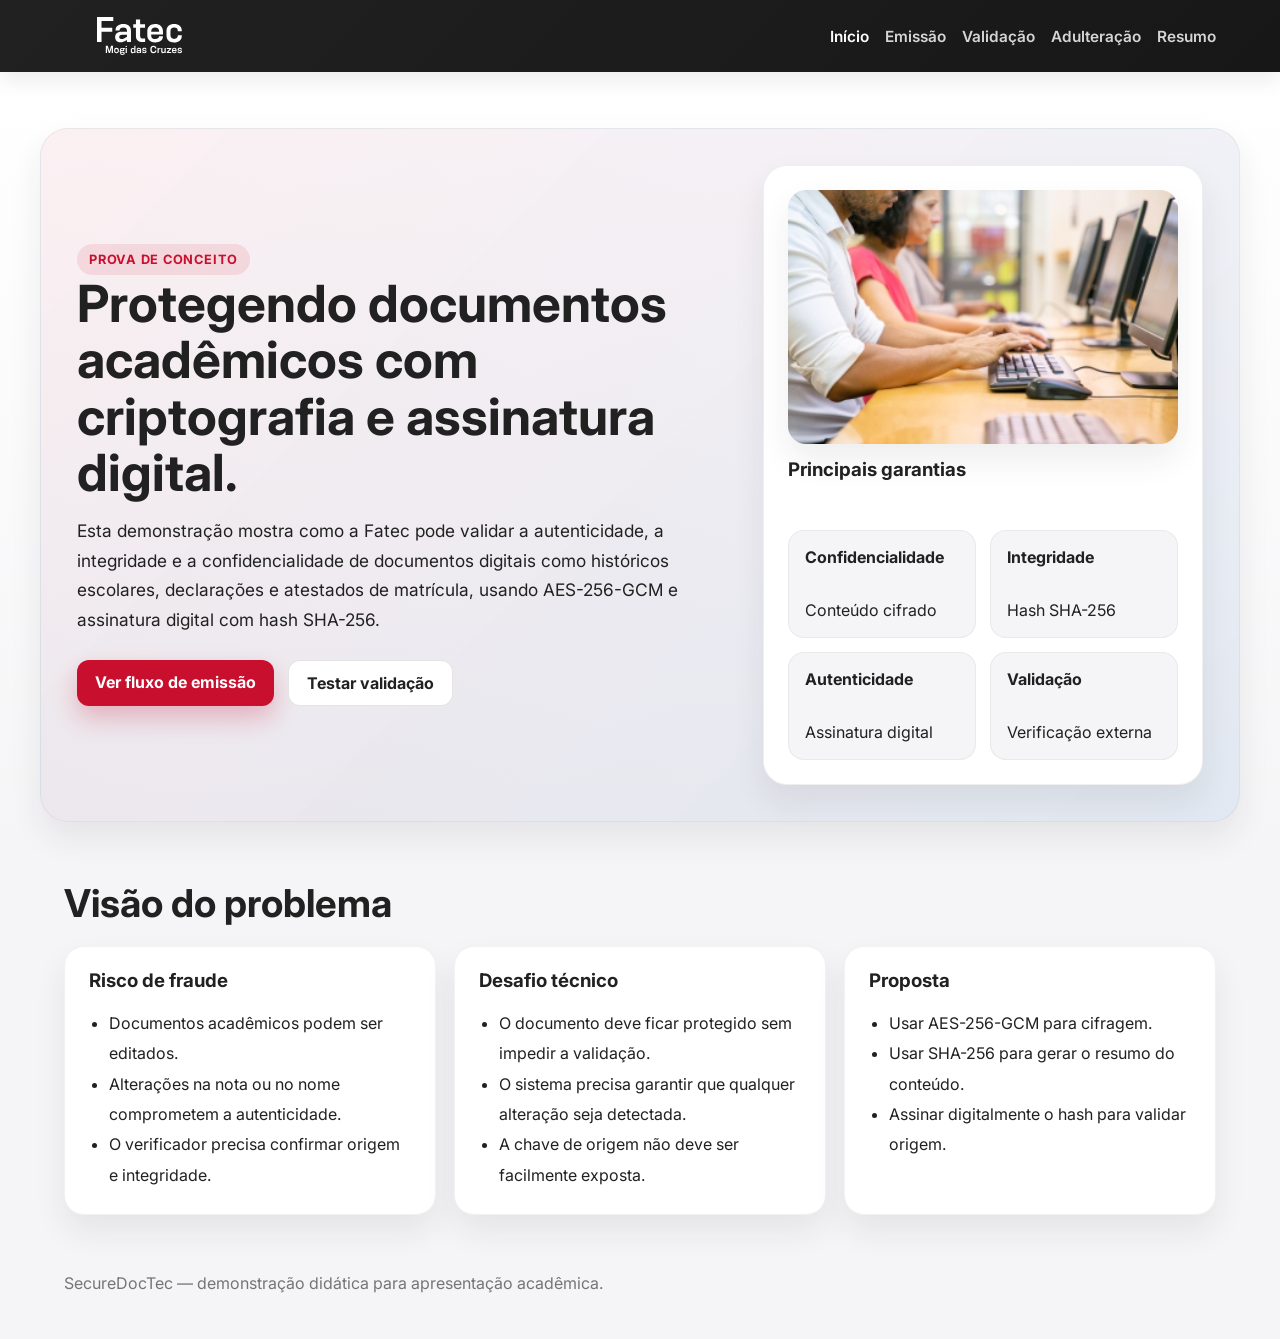
==== securedoctec/proto/index.html @ 0a433aa9 ":gorilla: moved securedoctec from aulasfatec to here just to configure git pages" ====
<!DOCTYPE html>
<html lang="pt-BR">
  <head>
    <meta charset="UTF-8" />
    <meta name="viewport" content="width=device-width, initial-scale=1.0" />
    <title>SecureDocTec | Demonstração</title>
    <link rel="preconnect" href="https://fonts.googleapis.com" />
    <link rel="preconnect" href="https://fonts.gstatic.com" crossorigin />
    <link href="https://fonts.googleapis.com/css2?family=Inter:wght@400;500;600;700;800&family=JetBrains+Mono:wght@400;500;700&display=swap" rel="stylesheet" />
    <link rel="stylesheet" href="styles.css" />
    <script defer src="app.js"></script>
  </head>
  <body>
    <header class="topbar">
      <div class="container">
        <div class="brand">
          <div class="brand-mark">
            <img src="assets/logo_fatec_branco.svg" alt="Logo da FATEC" />
          </div>
        </div>
        <nav class="nav" aria-label="Navegação principal">
          <a class="active" href="index.html">Início</a>
          <a href="emissao.html">Emissão</a>
          <a href="validacao.html">Validação</a>
          <a href="adulteracao.html">Adulteração</a>
          <a href="resumo.html">Resumo</a>
        </nav>
      </div>
    </header>

    <main>
      <section class="hero">
        <div class="container hero-card">
          <div class="hero-grid">
            <div>
              <span class="kicker">Prova de conceito</span>
              <h1>Protegendo documentos acadêmicos com criptografia e assinatura digital.</h1>
              <p class="lead">
                Esta demonstração mostra como a Fatec pode validar a autenticidade, a integridade e a confidencialidade de documentos digitais como históricos escolares, declarações e atestados de matrícula, usando AES-256-GCM e assinatura digital com hash SHA-256.
              </p>
              <div class="hero-actions">
                <a class="button button-primary" href="emissao.html">Ver fluxo de emissão</a>
                <a class="button button-secondary" href="validacao.html">Testar validação</a>
              </div>
            </div>
            <aside class="badge-panel hero-visual">
              <img src="assets/aluns_with_computer.jpg" alt="Alunos com computadores na FATEC" />
              <h3>Principais garantias</h3>
              <div class="badge-grid">
                <div class="badge">
                  <strong>Confidencialidade</strong>
                  Conteúdo cifrado
                </div>
                <div class="badge">
                  <strong>Integridade</strong>
                  Hash SHA-256
                </div>
                <div class="badge">
                  <strong>Autenticidade</strong>
                  Assinatura digital
                </div>
                <div class="badge">
                  <strong>Validação</strong>
                  Verificação externa
                </div>
              </div>
            </aside>
          </div>
        </div>
      </section>

      <section class="section">
        <div class="container">
          <div class="section-header">
            <h2>Visão do problema</h2>
          </div>
          <div class="card-grid">
            <article class="card">
              <h3>Risco de fraude</h3>
              <ul>
                <li>Documentos acadêmicos podem ser editados.</li>
                <li>Alterações na nota ou no nome comprometem a autenticidade.</li>
                <li>O verificador precisa confirmar origem e integridade.</li>
              </ul>
            </article>
            <article class="card">
              <h3>Desafio técnico</h3>
              <ul>
                <li>O documento deve ficar protegido sem impedir a validação.</li>
                <li>O sistema precisa garantir que qualquer alteração seja detectada.</li>
                <li>A chave de origem não deve ser facilmente exposta.</li>
              </ul>
            </article>
            <article class="card">
              <h3>Proposta</h3>
              <ul>
                <li>Usar AES-256-GCM para cifragem.</li>
                <li>Usar SHA-256 para gerar o resumo do conteúdo.</li>
                <li>Assinar digitalmente o hash para validar origem.</li>
              </ul>
            </article>
          </div>
        </div>
      </section>
    </main>

    <footer class="footer">
      <div class="container">
        SecureDocTec — demonstração didática para apresentação acadêmica.
      </div>
    </footer>
  </body>
</html>
---- securedoctec/proto/styles.css ----
:root {
  --fatec-red: #C8102E;
  --fatec-red-dark: #9d0b23;
  --fatec-gray: #212121;
  --fatec-gray-2: #757575;
  --fatec-ice: #F5F5F7;
  --fatec-blue: #0056B3;
  --success: #1f8a4c;
  --danger: #b42318;
  --warning: #d97706;
  --shadow: 0 16px 32px rgba(33, 33, 33, 0.08);
}

* { box-sizing: border-box; }

html { scroll-behavior: smooth; }

body {
  margin: 0;
  font-family: 'Inter', 'Segoe UI', sans-serif;
  background: var(--fatec-ice);
  color: var(--fatec-gray);
}

img { max-width: 100%; display: block; }

a {
  color: var(--fatec-blue);
  text-decoration: none;
}

button, input, textarea, select {
  font: inherit;
}

.container {
  max-width: 1200px;
  margin: 0 auto;
  padding: 0 24px;
}

.topbar {
  background: linear-gradient(135deg, var(--fatec-gray) 0%, #171717 100%);
  color: #fff;
  position: sticky;
  top: 0;
  z-index: 20;
  box-shadow: 0 8px 20px rgba(0, 0, 0, 0.08);
}

.topbar .container {
  display: flex;
  align-items: center;
  justify-content: space-between;
  gap: 18px;
  min-height: 72px;
}

.brand {
  display: flex;
  align-items: center;
  gap: 12px;
  font-weight: 700;
  letter-spacing: 0.04em;
}

.brand-mark {
  width: 150px;
  display: flex;
  align-items: center;
  justify-content: center;
}

.brand-mark img {
  display: block;
  width: 100%;
  height: auto;
  max-height: 38px;
  object-fit: contain;
}

.nav {
  display: flex;
  flex-wrap: wrap;
  gap: 16px;
  align-items: center;
}

.nav a {
  color: rgba(255,255,255,0.82);
  font-size: 0.96rem;
  font-weight: 600;
}

.nav a.active,
.nav a:hover {
  color: #fff;
}

.hero {
  padding: 56px 0 28px;
  background: linear-gradient(180deg, #fff 0%, var(--fatec-ice) 100%);
}

.hero-card {
  background: linear-gradient(135deg, rgba(200,16,46,0.06), rgba(0,86,179,0.08));
  border: 1px solid rgba(33,33,33,0.06);
  border-radius: 28px;
  padding: 36px;
  box-shadow: var(--shadow);
}

.hero-grid {
  display: grid;
  grid-template-columns: 1.3fr 0.7fr;
  gap: 28px;
  align-items: center;
}

.kicker {
  display: inline-flex;
  align-items: center;
  background: rgba(200,16,46,0.1);
  color: var(--fatec-red);
  font-weight: 700;
  border-radius: 999px;
  padding: 8px 12px;
  font-size: 0.8rem;
  letter-spacing: 0.06em;
  text-transform: uppercase;
}

h1, h2, h3 {
  margin: 0 0 16px;
  line-height: 1.1;
}

h1 {
  font-size: clamp(2.2rem, 4vw, 4rem);
}

h2 {
  font-size: clamp(1.8rem, 3vw, 2.6rem);
}

p {
  margin: 0 0 12px;
  line-height: 1.7;
  color: var(--fatec-gray);
}

.lead {
  font-size: 1.08rem;
  max-width: 60ch;
}

.hero-actions {
  display: flex;
  flex-wrap: wrap;
  gap: 14px;
  margin-top: 26px;
}

.button,
button {
  border: none;
  border-radius: 12px;
  padding: 12px 18px;
  font-weight: 700;
  cursor: pointer;
  transition: transform 0.18s ease, box-shadow 0.18s ease;
}

.button:hover,
button:hover {
  transform: translateY(-1px);
}

.button-primary {
  background: var(--fatec-red);
  color: white;
  box-shadow: 0 12px 24px rgba(200,16,46,0.25);
}

.button-secondary {
  background: #fff;
  border: 1px solid rgba(33,33,33,0.12);
  color: var(--fatec-gray);
}

.button-ghost {
  background: rgba(0,86,179,0.08);
  color: var(--fatec-blue);
}

.badge-panel {
  background: white;
  border-radius: 24px;
  border: 1px solid rgba(33,33,33,0.07);
  padding: 24px;
  box-shadow: var(--shadow);
  min-width: 0;
  width: 440px;
  max-width: 100%;
}

.hero-visual {
  display: flex;
  flex-direction: column;
  gap: 16px;
}

.hero-visual img {
  width: 100%;
  border-radius: 18px;
  box-shadow: var(--shadow);
  object-fit: cover;
  min-height: 220px;
}

.badge-grid {
  display: grid;
  grid-template-columns: repeat(2, minmax(0, 1fr));
  gap: 14px;
  margin-top: 18px;
}

.badge {
  background: var(--fatec-ice);
  border: 1px solid rgba(33,33,33,0.06);
  border-radius: 16px;
  padding: 16px;
  min-width: 0;
  display: flex;
  flex-direction: column;
  justify-content: space-between;
  min-height: 108px;
}

.badge strong {
  display: block;
  font-size: 1rem;
  line-height: 1.3;
  margin-bottom: 6px;
  overflow-wrap: anywhere;
}

.badge {
  color: var(--fatec-gray);
  line-height: 1.4;
  overflow-wrap: anywhere;
}

.section {
  padding: 32px 0;
}

.section-header {
  margin-bottom: 22px;
}

.card-grid {
  display: grid;
  grid-template-columns: repeat(3, minmax(0, 1fr));
  gap: 18px;
}

.card {
  background: white;
  border-radius: 20px;
  padding: 24px;
  border: 1px solid rgba(33,33,33,0.06);
  box-shadow: var(--shadow);
}

.card ul {
  padding-left: 20px;
  margin: 0;
  color: var(--fatec-gray);
  line-height: 1.9;
}

.form-card {
  background: white;
  border-radius: 24px;
  padding: 28px;
  border: 1px solid rgba(33,33,33,0.06);
  box-shadow: var(--shadow);
}

.form-grid {
  display: grid;
  grid-template-columns: repeat(2, minmax(0, 1fr));
  gap: 18px;
  margin-top: 18px;
}

.field {
  display: flex;
  flex-direction: column;
  gap: 8px;
}

.field.full {
  grid-column: 1 / -1;
}

label {
  font-size: 0.88rem;
  font-weight: 700;
  color: var(--fatec-gray);
}

input, select, textarea {
  width: 100%;
  border: 1px solid rgba(33,33,33,0.15);
  border-radius: 12px;
  background: #fff;
  color: var(--fatec-gray);
  padding: 12px 14px;
  resize: vertical;
  min-height: 46px;
}

textarea {
  min-height: 180px;
  font-family: 'JetBrains Mono', 'Fira Code', monospace;
}

.output-panel {
  margin-top: 22px;
  padding: 20px;
  border-radius: 18px;
  background: var(--fatec-ice);
  border: 1px solid rgba(33,33,33,0.07);
}

.output-panel h3 {
  margin-bottom: 10px;
}

.status-box {
  padding: 16px 18px;
  border-radius: 14px;
  margin-top: 16px;
  font-weight: 700;
  border: 1px solid transparent;
}

.status-valid {
  background: rgba(31,138,76,0.1);
  color: var(--success);
  border-color: rgba(31,138,76,0.2);
}

.status-invalid {
  background: rgba(180,35,24,0.08);
  color: var(--danger);
  border-color: rgba(180,35,24,0.2);
}

.toast {
  border-radius: 12px;
  font-weight: 700;
  padding: 12px 16px;
}

.toast.success {
  background: rgba(31,138,76,0.1);
  color: var(--success);
  border: 1px solid rgba(31,138,76,0.2);
}

.toast.danger {
  background: rgba(180,35,24,0.08);
  color: var(--danger);
  border: 1px solid rgba(180,35,24,0.2);
}

.toast.warning {
  background: rgba(217,119,6,0.08);
  color: var(--warning);
  border: 1px solid rgba(217,119,6,0.2);
}

.code-block {
  background: #111827;
  color: #e5e7eb;
  border-radius: 14px;
  padding: 16px;
  margin-top: 14px;
  overflow: auto;
  font-family: 'JetBrains Mono', 'Fira Code', monospace;
  font-size: 0.85rem;
  line-height: 1.6;
  white-space: pre-wrap;
}

.metrics {
  display: grid;
  grid-template-columns: repeat(4, minmax(0, 1fr));
  gap: 16px;
  margin-top: 22px;
}

.metric {
  background: white;
  border: 1px solid rgba(33,33,33,0.07);
  border-radius: 18px;
  padding: 18px;
}

.metric strong {
  display: block;
  font-size: 1.5rem;
  margin-bottom: 10px;
}

.metric span {
  color: var(--fatec-gray-2);
}

.footer {
  padding: 26px 0 46px;
  color: var(--fatec-gray-2);
}

@media (max-width: 900px) {
  .hero-grid,
  .card-grid,
  .metrics,
  .form-grid {
    grid-template-columns: 1fr;
  }

  .topbar .container {
    flex-direction: column;
    justify-content: center;
    padding-top: 12px;
    padding-bottom: 12px;
  }

  .nav {
    justify-content: center;
  }
}
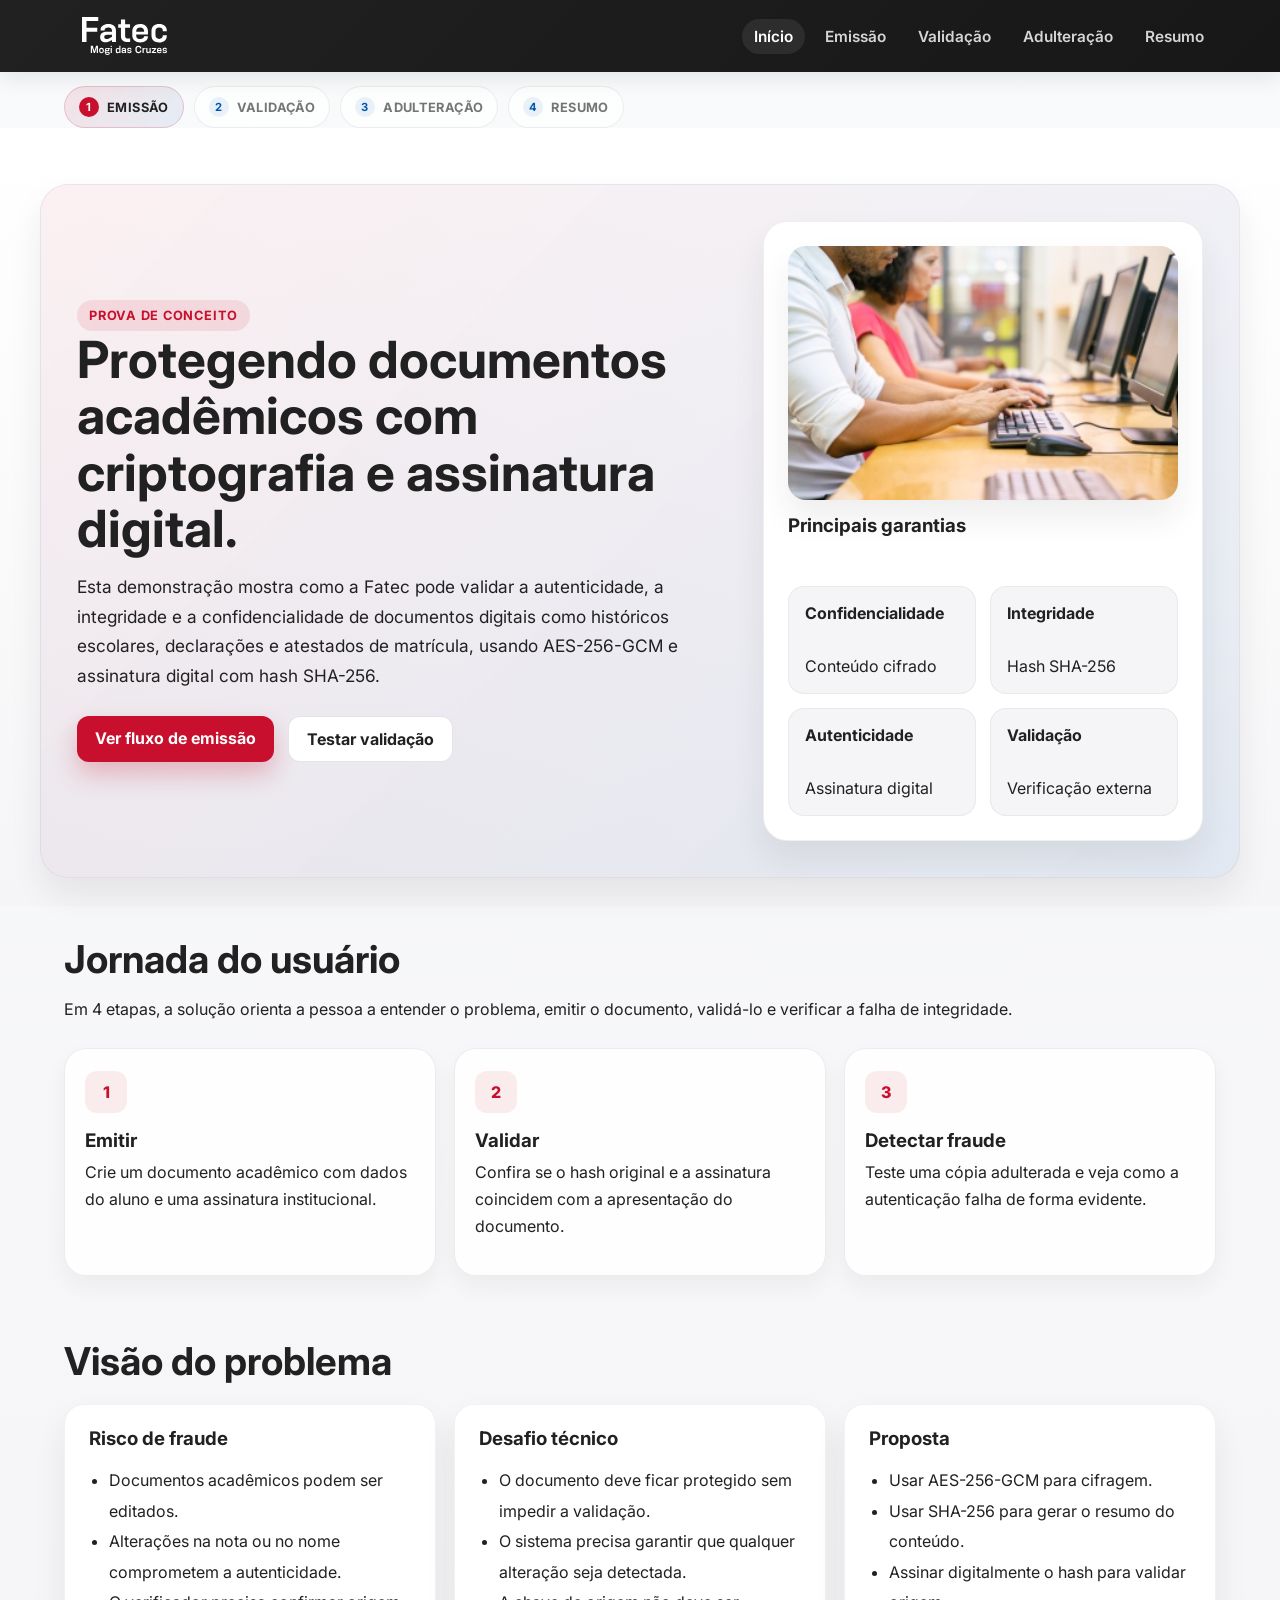
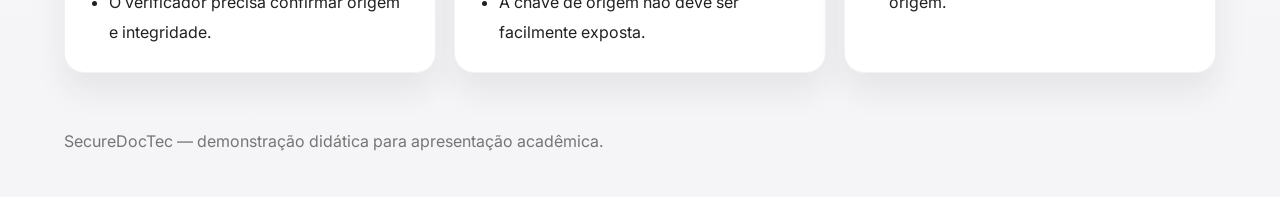
==== commit cd05af0e: ":tada: finishing the dev" ====
--- a/securedoctec/proto/index.html
+++ b/securedoctec/proto/index.html
@@ -27,6 +27,15 @@
         </nav>
       </div>
     </header>
+
+    <div class="container">
+      <div class="journey-strip" aria-label="Jornada do usuário">
+        <span class="journey-step current" data-number="1">Emissão</span>
+        <span class="journey-step" data-number="2">Validação</span>
+        <span class="journey-step" data-number="3">Adulteração</span>
+        <span class="journey-step" data-number="4">Resumo</span>
+      </div>
+    </div>
 
     <main>
       <section class="hero">
@@ -65,6 +74,32 @@
                 </div>
               </div>
             </aside>
+          </div>
+        </div>
+      </section>
+
+      <section class="section">
+        <div class="container">
+          <div class="section-header">
+            <h2>Jornada do usuário</h2>
+            <p>Em 4 etapas, a solução orienta a pessoa a entender o problema, emitir o documento, validá-lo e verificar a falha de integridade.</p>
+          </div>
+          <div class="story-grid">
+            <article class="story-card">
+              <span class="step-number">1</span>
+              <h3>Emitir</h3>
+              <p>Crie um documento acadêmico com dados do aluno e uma assinatura institucional.</p>
+            </article>
+            <article class="story-card">
+              <span class="step-number">2</span>
+              <h3>Validar</h3>
+              <p>Confira se o hash original e a assinatura coincidem com a apresentação do documento.</p>
+            </article>
+            <article class="story-card">
+              <span class="step-number">3</span>
+              <h3>Detectar fraude</h3>
+              <p>Teste uma cópia adulterada e veja como a autenticação falha de forma evidente.</p>
+            </article>
           </div>
         </div>
       </section>
--- a/securedoctec/proto/styles.css
+++ b/securedoctec/proto/styles.css
@@ -8,7 +8,10 @@
   --success: #1f8a4c;
   --danger: #b42318;
   --warning: #d97706;
-  --shadow: 0 16px 32px rgba(33, 33, 33, 0.08);
+  --white: #ffffff;
+  --shadow: 0 18px 32px rgba(33, 33, 33, 0.08);
+  --shadow-soft: 0 10px 22px rgba(33, 33, 33, 0.05);
+  --border: rgba(33, 33, 33, 0.08);
 }
 
 * { box-sizing: border-box; }
@@ -18,7 +21,7 @@
 body {
   margin: 0;
   font-family: 'Inter', 'Segoe UI', sans-serif;
-  background: var(--fatec-ice);
+  background: linear-gradient(180deg, #f9fafb 0%, var(--fatec-ice) 100%);
   color: var(--fatec-gray);
 }
 
@@ -62,10 +65,11 @@
   gap: 12px;
   font-weight: 700;
   letter-spacing: 0.04em;
+  min-width: 0;
 }
 
 .brand-mark {
-  width: 150px;
+  width: 120px;
   display: flex;
   align-items: center;
   justify-content: center;
@@ -77,12 +81,13 @@
   height: auto;
   max-height: 38px;
   object-fit: contain;
+  filter: brightness(0) invert(1);
 }
 
 .nav {
   display: flex;
   flex-wrap: wrap;
-  gap: 16px;
+  gap: 8px;
   align-items: center;
 }
 
@@ -90,11 +95,62 @@
   color: rgba(255,255,255,0.82);
   font-size: 0.96rem;
   font-weight: 600;
+  padding: 8px 12px;
+  border-radius: 999px;
+  transition: background 0.2s ease, color 0.2s ease;
 }
 
 .nav a.active,
 .nav a:hover {
   color: #fff;
+  background: rgba(255,255,255,0.08);
+}
+
+.journey-strip {
+  display: flex;
+  flex-wrap: wrap;
+  align-items: center;
+  gap: 10px;
+  padding: 14px 0 0;
+}
+
+.journey-step {
+  display: inline-flex;
+  align-items: center;
+  gap: 8px;
+  padding: 10px 14px;
+  border-radius: 999px;
+  border: 1px solid var(--border);
+  background: rgba(255,255,255,0.7);
+  color: var(--fatec-gray-2);
+  font-size: 0.8rem;
+  font-weight: 700;
+  letter-spacing: 0.03em;
+  text-transform: uppercase;
+}
+
+.journey-step::before {
+  content: attr(data-number);
+  display: inline-flex;
+  align-items: center;
+  justify-content: center;
+  width: 20px;
+  height: 20px;
+  border-radius: 50%;
+  background: rgba(0,86,179,0.08);
+  color: var(--fatec-blue);
+  font-size: 0.7rem;
+}
+
+.journey-step.current {
+  background: linear-gradient(135deg, rgba(200,16,46,0.1), rgba(0,86,179,0.08));
+  border-color: rgba(200,16,46,0.18);
+  color: var(--fatec-gray);
+}
+
+.journey-step.current::before {
+  background: var(--fatec-red);
+  color: var(--white);
 }
 
 .hero {
@@ -117,7 +173,8 @@
   align-items: center;
 }
 
-.kicker {
+.kicker,
+.eyebrow {
   display: inline-flex;
   align-items: center;
   background: rgba(200,16,46,0.1);
@@ -130,6 +187,22 @@
   text-transform: uppercase;
 }
 
+.page-intro {
+  padding: 32px 0 24px;
+}
+
+.page-intro-header {
+  background: linear-gradient(135deg, rgba(200,16,46,0.06), rgba(0,86,179,0.08));
+  border: 1px solid rgba(33,33,33,0.06);
+  border-radius: 24px;
+  padding: 28px 32px;
+  box-shadow: var(--shadow-soft);
+}
+
+.page-intro-header h2 {
+  margin-bottom: 10px;
+}
+
 h1, h2, h3 {
   margin: 0 0 16px;
   line-height: 1.1;
@@ -152,6 +225,38 @@
 .lead {
   font-size: 1.08rem;
   max-width: 60ch;
+}
+
+.story-grid {
+  display: grid;
+  grid-template-columns: repeat(3, minmax(0, 1fr));
+  gap: 18px;
+  margin-top: 24px;
+}
+
+.story-card {
+  background: rgba(255,255,255,0.86);
+  border: 1px solid var(--border);
+  border-radius: 22px;
+  padding: 22px 20px;
+  box-shadow: var(--shadow-soft);
+}
+
+.story-card .step-number {
+  display: inline-flex;
+  align-items: center;
+  justify-content: center;
+  width: 42px;
+  height: 42px;
+  border-radius: 12px;
+  background: rgba(200,16,46,0.08);
+  color: var(--fatec-red);
+  font-weight: 800;
+  margin-bottom: 18px;
+}
+
+.story-card h3 {
+  margin-bottom: 8px;
 }
 
 .hero-actions {
@@ -235,6 +340,9 @@
   flex-direction: column;
   justify-content: space-between;
   min-height: 108px;
+  color: var(--fatec-gray);
+  line-height: 1.4;
+  overflow-wrap: anywhere;
 }
 
 .badge strong {
@@ -242,12 +350,6 @@
   font-size: 1rem;
   line-height: 1.3;
   margin-bottom: 6px;
-  overflow-wrap: anywhere;
-}
-
-.badge {
-  color: var(--fatec-gray);
-  line-height: 1.4;
   overflow-wrap: anywhere;
 }
 
@@ -428,6 +530,7 @@
 @media (max-width: 900px) {
   .hero-grid,
   .card-grid,
+  .story-grid,
   .metrics,
   .form-grid {
     grid-template-columns: 1fr;
